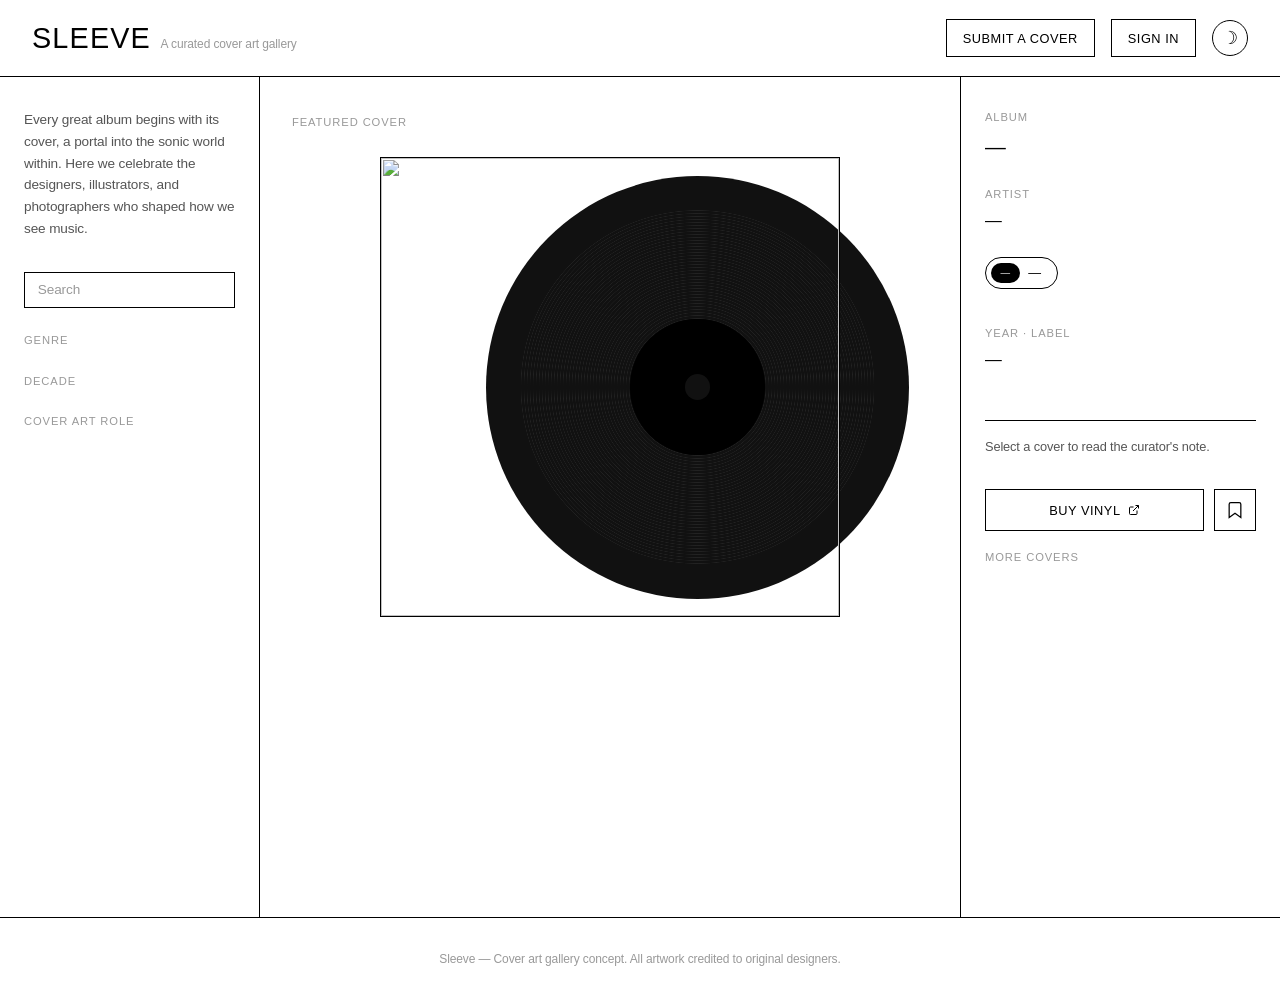
==== index.html @ b2073c63 "Initial commit — Sleeve cover art gallery Co-Authored-By: Claude Opus 4.6 (1M context) <noreply@anth" ====
<!DOCTYPE html>
<html lang="en" data-theme="light">
<head>
<meta charset="UTF-8">
<meta name="viewport" content="width=device-width, initial-scale=1.0">
<title>Sleeve — A Curated Cover Art Gallery</title>
<link rel="stylesheet" href="css/styles.css">
<link rel="stylesheet" href="css/auth.css">
</head>
<body>

<a href="#main-content" class="skip-link" data-i18n="skipToMain">Skip to main content</a>

<!-- HEADER -->
<header class="site-header">
  <a href="/" class="logo" style="text-decoration:none; color:inherit;">
    <h1>SLEEVE</h1>
    <span class="tagline" data-i18n="tagline">A curated cover art gallery</span>
  </a>
  <div class="header-actions">
    <button class="submit-cover-btn" id="openSubmitModal" aria-label="Submit a cover" data-i18n="submitCover">Submit a Cover</button>
    <button class="mobile-filter-btn sans" id="openFilters" aria-label="Open filters">
      <span data-i18n="filters">Filters</span> <span class="filter-badge" id="filterBadge"></span>
    </button>
    <!-- Auth buttons -->
    <button class="login-btn" id="loginBtn" data-i18n="signIn">Sign In</button>
    <div class="user-avatar-wrap" id="userAvatarWrap" style="display:none;">
      <button class="user-avatar-btn" id="userAvatar" aria-label="User menu">
        <img class="user-avatar-img" id="userAvatarImg" src="" alt="User">
      </button>
      <div class="user-menu" id="userMenu">
        <div class="user-menu-name" id="userDisplayName"></div>
        <a href="profile.html" class="user-menu-item">My Profile</a>
        <a href="curator.html" class="user-menu-item" id="curatorPanelLink" style="display:none;">Curator Panel</a>
        <button class="user-menu-item" id="signOutBtn">Sign Out</button>
      </div>
    </div>
    <button class="theme-toggle" id="themeToggle" aria-label="Toggle dark mode">
      <span id="themeIcon">&#9789;</span>
    </button>
    <button class="burger-btn" id="burgerBtn" aria-label="Menu">
      <span class="burger-line"></span>
      <span class="burger-line"></span>
      <span class="burger-line"></span>
    </button>
  </div>
</header>

<!-- MOBILE MENU -->
<div class="mobile-menu-overlay" id="mobileMenuOverlay">
  <div class="mobile-menu">
    <div class="mobile-menu-header">
      <span>Menu</span>
      <button class="close-mobile-menu" id="closeMobileMenu">&times;</button>
    </div>
    <button class="mobile-menu-item" id="mobileSubmitCover">Submit a Cover</button>
    <button class="mobile-menu-item" id="mobileFilters">Filters</button>
    <button class="mobile-menu-item" id="mobileThemeToggle">
      <span>Dark Mode</span>
      <span class="mobile-theme-icon" id="mobileThemeIcon">&#9789;</span>
    </button>
    <button class="mobile-menu-item" id="mobileSignIn">Sign In</button>
  </div>
</div>

<!-- AUTH MODAL -->
<div class="auth-overlay" id="authModal" role="dialog" aria-modal="true" aria-label="Sign in">
  <div class="auth-modal">
    <div class="auth-modal-header">
      <h2 data-i18n="signIn">Sign In</h2>
      <button class="close-auth-btn" id="closeAuthModal" aria-label="Close">&times;</button>
    </div>
    <div class="auth-modal-body">
      <p class="auth-subtitle" data-i18n="authSubtitle">Sign in to submit covers, save favorites, and connect with other collectors.</p>

      <div class="auth-email-form" id="emailLoginForm">
        <input type="email" class="submit-input auth-input" id="authEmail" placeholder="Email">
        <input type="password" class="submit-input auth-input" id="authPassword" placeholder="Password">
        <div class="auth-error" id="authError"></div>
        <button class="auth-provider-btn email-btn" id="emailSignIn">Sign In</button>
      </div>

      <div class="auth-divider"><span>or</span></div>

      <button class="auth-provider-btn google-btn" id="googleSignIn">
        <svg width="18" height="18" viewBox="0 0 18 18"><path d="M17.64 9.2c0-.637-.057-1.251-.164-1.84H9v3.481h4.844a4.14 4.14 0 01-1.796 2.716v2.259h2.908c1.702-1.567 2.684-3.875 2.684-6.615z" fill="#4285F4"/><path d="M9 18c2.43 0 4.467-.806 5.956-2.18l-2.908-2.259c-.806.54-1.837.86-3.048.86-2.344 0-4.328-1.584-5.036-3.711H.957v2.332A8.997 8.997 0 009 18z" fill="#34A853"/><path d="M3.964 10.71A5.41 5.41 0 013.682 9c0-.593.102-1.17.282-1.71V4.958H.957A8.996 8.996 0 000 9c0 1.452.348 2.827.957 4.042l3.007-2.332z" fill="#FBBC05"/><path d="M9 3.58c1.321 0 2.508.454 3.44 1.345l2.582-2.58C13.463.891 11.426 0 9 0A8.997 8.997 0 00.957 4.958L3.964 7.29C4.672 5.163 6.656 3.58 9 3.58z" fill="#EA4335"/></svg>
        <span data-i18n="continueGoogle">Continue with Google</span>
      </button>
      <button class="auth-provider-btn spotify-btn" id="spotifySignIn">
        <svg width="18" height="18" viewBox="0 0 18 18"><path d="M9 0C4.029 0 0 4.029 0 9s4.029 9 9 9 9-4.029 9-9S13.971 0 9 0zm4.14 12.975a.562.562 0 01-.773.187c-2.118-1.294-4.785-1.587-7.929-.87a.563.563 0 01-.252-1.097c3.441-.785 6.394-.447 8.767.997a.562.562 0 01.187.783zm1.104-2.45a.703.703 0 01-.967.232c-2.424-1.49-6.12-1.922-8.988-1.051a.703.703 0 11-.408-1.346c3.276-.994 7.347-.513 10.13 1.198a.703.703 0 01.233.967zm.095-2.55C11.576 6.365 6.724 6.208 3.918 7.06a.844.844 0 11-.489-1.617c3.22-.975 8.569-.787 11.952 1.338a.844.844 0 01-.842 1.462z" fill="#1DB954"/></svg>
        <span data-i18n="continueSpotify">Continue with Spotify</span>
      </button>
    </div>
  </div>
</div>

<!-- FILTER OVERLAY (mobile/tablet) -->
<div class="filter-overlay" id="filterOverlay" role="dialog" aria-label="Filters">
  <div class="filter-overlay-header">
    <h2 data-i18n="filters">Filters</h2>
    <button class="close-filter-btn" id="closeFilters" aria-label="Close filters">&times;</button>
  </div>
  <div class="search-box">
    <input type="search" class="search-input" id="mobileSearchInput" placeholder="Search" aria-label="Search covers" data-i18n-placeholder="search">
    <button class="search-clear" id="mobileSearchClear" aria-label="Clear search">&times;</button>
  </div>
  <div class="active-filters" id="mobileActiveFilters"></div>
  <div class="filter-section">
    <span class="label" data-i18n="genre">Genre</span>
    <ul class="filter-list" id="mobileFilterList"></ul>
  </div>
  <div class="filter-section">
    <span class="label" data-i18n="decade">Decade</span>
    <ul class="filter-list" id="mobileDecadeFilterList"></ul>
  </div>
  <div class="filter-section">
    <span class="label" data-i18n="coverArtRole">Cover art role</span>
    <ul class="filter-list" id="mobileRoleFilterList"></ul>
  </div>
  <div class="filter-section">
    <span class="label">Language</span>
    <button class="lang-toggle mobile-lang-toggle" id="mobileLangToggle" aria-label="Toggle language">EN</button>
  </div>
</div>

<!-- SUBMIT MODAL -->
<div class="submit-overlay" id="submitOverlay" role="dialog" aria-modal="true" aria-label="Submit a cover">
  <div class="submit-modal">
    <div class="submit-modal-header">
      <h2 data-i18n="submitTitle">Submit a Cover</h2>
      <button class="close-submit-btn" id="closeSubmitModal" aria-label="Close">&times;</button>
    </div>
    <div class="submit-modal-body">
      <div class="form-group">
        <span class="label" data-i18n="spotifyUrlLabel">Spotify Album URL or ID</span>
        <div class="spotify-input-row">
          <input type="text" class="submit-input" id="spotifyUrlInput" placeholder="https://open.spotify.com/album/... or album ID">
          <button class="fetch-btn" id="fetchSpotifyBtn" data-i18n="fetch">Fetch</button>
        </div>
        <div class="spotify-status" id="spotifyStatus"></div>
      </div>

      <div class="form-group" id="autoFilledSection" style="display:none;">
        <div class="autofill-preview">
          <img id="previewThumb" src="" alt="Album artwork preview">
          <div class="preview-info">
            <div class="meta-value" id="previewTitle"></div>
            <div class="meta-value sub" id="previewSubtitle"></div>
          </div>
        </div>
      </div>

      <div class="form-group">
        <label class="label" for="musicianInput" data-i18n="musicianLabel">Musician / Band</label>
        <input type="text" class="submit-input" id="musicianInput" placeholder="e.g. Pink Floyd">
      </div>

      <div class="form-group">
        <span class="label" data-i18n="contributors">Contributors</span>
        <div id="contributorsList"></div>
        <button type="button" class="add-contributor-btn" id="addContributorBtn" data-i18n="addContributor">+ Add contributor</button>
      </div>

      <div class="form-row">
        <div class="form-group form-group-half">
          <label class="label" for="yearInput" data-i18n="year">Year</label>
          <input type="number" class="submit-input" id="yearInput" placeholder="e.g. 1973" min="1900" max="2030">
        </div>
        <div class="form-group form-group-half">
          <label class="label" for="labelInput" data-i18n="label">Label</label>
          <input type="text" class="submit-input" id="labelInput" placeholder="e.g. Harvest">
        </div>
      </div>

      <div class="form-group">
        <label class="label" data-i18n="genres">Genre(s)</label>
        <div class="genre-picker" id="genrePicker"></div>
      </div>

      <div class="form-group">
        <label class="label" for="curatorNoteInput" data-i18n="curatorNoteLabel">Curator Note (optional)</label>
        <textarea class="submit-input submit-textarea" id="curatorNoteInput" placeholder="Why does this cover deserve a spot in the gallery?" rows="3" data-i18n-placeholder="curatorNotePlaceholder"></textarea>
      </div>

      <div class="submit-errors" id="submitErrors"></div>

      <button class="submit-action-btn" id="submitToGithub" data-i18n="uploadCover">Upload Cover</button>
      <p class="submit-hint" data-i18n="submitHint">Your submission will be reviewed by our curators.</p>
      <div class="submit-success" id="submitSuccess">
        <p data-i18n="submitSuccess">Cover submitted successfully!</p>
        <p class="submit-hint" data-i18n="submitSuccessHint">Our curators will review your submission and add it to the gallery if approved. Thank you for contributing!</p>
      </div>
    </div>
  </div>
</div>

<!-- FLAG MODAL -->
<div class="submit-overlay" id="flagOverlay" role="dialog" aria-modal="true" aria-label="Flag a mistake">
  <div class="submit-modal">
    <div class="submit-modal-header">
      <h2>Flag a Mistake</h2>
      <button class="close-submit-btn" id="closeFlagModal" aria-label="Close">&times;</button>
    </div>
    <div class="submit-modal-body">
      <div class="form-group">
        <div class="flag-cover-info" id="flagCoverInfo"></div>
      </div>
      <div class="form-group">
        <label class="label" for="flagTypeSelect">Type of issue</label>
        <select class="submit-input" id="flagTypeSelect">
          <option value="">Select an issue...</option>
          <option value="Wrong artist">Wrong artist</option>
          <option value="Wrong cover artist">Wrong cover artist</option>
          <option value="Wrong year">Wrong year</option>
          <option value="Wrong label">Wrong label</option>
          <option value="Wrong genre">Wrong genre</option>
          <option value="Other">Other</option>
        </select>
      </div>
      <div class="form-group">
        <label class="label" for="flagDescription">Description</label>
        <textarea class="submit-input submit-textarea" id="flagDescription" placeholder="Describe the issue..." rows="3"></textarea>
      </div>
      <div class="submit-errors" id="flagErrors"></div>
      <button class="submit-action-btn" id="submitFlagBtn">Submit Flag</button>
      <div class="submit-success" id="flagSuccess">
        <p>Flag submitted successfully!</p>
        <p class="submit-hint">Thank you for helping us keep the gallery accurate. Our curators will review your flag shortly.</p>
      </div>
    </div>
  </div>
</div>

<!-- MAIN -->
<main class="main-layout" id="main-content">

  <!-- LEFT COLUMN -->
  <aside class="left-col" aria-label="Filters and introduction">
    <p class="intro-text" data-i18n="introText">
      Every great album begins with its cover, a portal into the sonic world within.
      Here we celebrate the designers, illustrators, and photographers who shaped
      how we see music.
    </p>

    <div class="search-box">
      <input type="search" class="search-input" id="searchInput" placeholder="Search" aria-label="Search covers" data-i18n-placeholder="search">
      <button class="search-clear" id="searchClear" aria-label="Clear search">&times;</button>
    </div>

    <div class="active-filters" id="activeFilters"></div>

    <nav class="filter-section" aria-label="Genre filters">
      <span class="label" data-i18n="genre">Genre</span>
      <ul class="filter-list" id="filterList"></ul>
    </nav>

    <nav class="filter-section" aria-label="Decade filters">
      <span class="label" data-i18n="decade">Decade</span>
      <ul class="filter-list" id="decadeFilterList"></ul>
    </nav>

    <nav class="filter-section" aria-label="Role filters">
      <span class="label" data-i18n="coverArtRole">Cover art role</span>
      <ul class="filter-list" id="roleFilterList"></ul>
    </nav>
  </aside>

  <!-- CENTER COLUMN -->
  <section class="center-col" aria-label="Cover artwork gallery">
    <div class="section-label">
      <span class="label" data-i18n="featuredCover">Featured cover</span>
    </div>

    <div class="featured-viewer" role="img" aria-label="Featured album cover viewer">
      <div class="vinyl-disc" id="vinylDisc" aria-hidden="true">
        <div class="spindle"></div>
      </div>
      <div class="sleeve" id="sleeve">
        <img id="featuredImg" src="" alt="" loading="eager" data-cover-id="">
      </div>
    </div>
    <p class="swipe-hint sans" data-i18n="swipeHint">Swipe left/right to browse</p>

    <!-- Cover grids by genre -->
    <div id="coverGrids"></div>
  </section>

  <!-- RIGHT COLUMN -->
  <aside class="right-col" aria-label="Album metadata">
    <div class="meta-block">
      <span class="label" data-i18n="album">Album</span>
      <div class="meta-value large" id="metaTitle">&mdash;</div>
    </div>
    <div class="meta-block">
      <span class="label" data-i18n="artist">Artist</span>
      <div class="meta-value" id="metaMusician">&mdash;</div>
    </div>
    <div class="credit-badges" id="creditBadges">
      <div class="credit-badge">
        <span class="role-tag">&mdash;</span>
        <span>&mdash;</span>
      </div>
    </div>
    <div class="meta-block">
      <span class="label" data-i18n="yearLabel">Year · Label</span>
      <div class="meta-value mono" id="metaYearLabel">&mdash;</div>
    </div>
    <div class="tag-list" id="metaTags"></div>
    <div class="curator-note" id="curatorNote">
      Select a cover to read the curator's note.
    </div>
    <div class="cover-actions-row">
      <a class="buy-vinyl-btn" id="buyVinylBtn" href="#" target="_blank" rel="noopener noreferrer"><span data-i18n="buyVinyl">Buy Vinyl</span> <svg width="12" height="12" viewBox="0 0 24 24" fill="none" stroke="currentColor" stroke-width="2" style="vertical-align:-1px;margin-left:4px;"><path d="M18 13v6a2 2 0 01-2 2H5a2 2 0 01-2-2V8a2 2 0 012-2h6"/><polyline points="15 3 21 3 21 9"/><line x1="10" y1="14" x2="21" y2="3"/></svg></a>
      <button class="save-icon-btn" id="saveCoverBtn" aria-label="Save to collection">
        <svg class="save-icon-empty" width="20" height="20" viewBox="0 0 24 24" fill="none" stroke="currentColor" stroke-width="1.5"><path d="M19 21l-7-5-7 5V5a2 2 0 012-2h10a2 2 0 012 2z"/></svg>
        <svg class="save-icon-filled" width="20" height="20" viewBox="0 0 24 24" fill="currentColor" stroke="currentColor" stroke-width="1.5"><path d="M19 21l-7-5-7 5V5a2 2 0 012-2h10a2 2 0 012 2z"/></svg>
      </button>
    </div>
    <button class="flag-mistake-btn" id="flagMistakeBtn" style="display:none;">Flag a mistake</button>
    <div class="spotify-embed" id="spotifyEmbed"></div>
    <div>
      <span class="label thumb-list-title" data-i18n="moreCoversThumbs">More covers</span>
      <div class="thumb-list" id="thumbList"></div>
    </div>
  </aside>
</main>

<footer class="site-footer" data-i18n="footer">
  Sleeve — Cover art gallery concept. All artwork credited to original designers.
</footer>

<!-- Gallery App (ES Module) -->
<script type="module" src="js/gallery.js"></script>

</body>
</html>
---- css/styles.css ----
/* ========== RESET & BASE ========== */
*, *::before, *::after { box-sizing: border-box; margin: 0; padding: 0; }

:root {
  /* Light theme — Venta d'Aubert inspired */
  --bg: #ffffff;
  --bg-alt: #f5f5f5;
  --surface: #ffffff;
  --surface-hover: #fafafa;
  --text: #000000;
  --text-muted: #555555;
  --text-faint: #999999;
  --accent: #000000;
  --accent-hover: #333333;
  --border: #000000;
  --shadow: rgba(0,0,0,0);
  --shadow-strong: rgba(0,0,0,0.06);
  --vinyl: #111;
  --vinyl-groove: #222;
  --vinyl-label: #000000;
  --grain-opacity: 0;
  --overlay-bg: rgba(255,255,255,0.97);
}

[data-theme="dark"] {
  --bg: #0a0a0a;
  --bg-alt: #151515;
  --surface: #111111;
  --surface-hover: #1a1a1a;
  --text: #e8e8e8;
  --text-muted: #999999;
  --text-faint: #666666;
  --accent: #ffffff;
  --accent-hover: #cccccc;
  --border: #e8e8e8;
  --shadow: rgba(0,0,0,0);
  --shadow-strong: rgba(255,255,255,0.04);
  --vinyl: #2a2a2a;
  --vinyl-groove: #3a3a3a;
  --vinyl-label: #e8e8e8;
  --grain-opacity: 0;
  --overlay-bg: rgba(10,10,10,0.97);
}

html { scroll-behavior: smooth; overflow-x: hidden; }

body {
  font-family: 'Helvetica Neue', Helvetica, Arial, sans-serif;
  background: var(--bg);
  color: var(--text);
  line-height: 1.5;
  min-height: 100vh;
  padding-top: 0;
  transition: background 0.4s, color 0.4s;
  -webkit-font-smoothing: antialiased;
}

/* Grain texture overlay */
body::before {
  content: '';
  position: fixed;
  inset: 0;
  pointer-events: none;
  z-index: 9999;
  opacity: var(--grain-opacity);
  background-image: url("data:image/svg+xml,%3Csvg viewBox='0 0 256 256' xmlns='http://www.w3.org/2000/svg'%3E%3Cfilter id='noise'%3E%3CfeTurbulence type='fractalNoise' baseFrequency='0.9' numOctaves='4' stitchTiles='stitch'/%3E%3C/filter%3E%3Crect width='100%25' height='100%25' filter='url(%23noise)'/%3E%3C/svg%3E");
  background-size: 200px;
}

/* ========== TYPOGRAPHY ========== */
h1, h2, h3, h4 { font-weight: 400; letter-spacing: -0.01em; }
h1 { font-size: clamp(1.4rem, 2.5vw, 1.8rem); }
h2 { font-size: clamp(1rem, 1.8vw, 1.2rem); }
h3 { font-size: 0.95rem; }

.sans {
  font-family: 'Helvetica Neue', Helvetica, Arial, sans-serif;
  letter-spacing: -0.01em;
}

.mono {
  font-family: 'Helvetica Neue', Helvetica, Arial, sans-serif;
  font-size: 0.8rem;
  letter-spacing: -0.01em;
}

.label {
  font-family: 'Helvetica Neue', Helvetica, Arial, sans-serif;
  font-size: 0.7rem;
  font-weight: 400;
  text-transform: uppercase;
  letter-spacing: 0.08em;
  color: var(--text-faint);
}

/* ========== HEADER ========== */
.site-header {
  display: flex;
  align-items: center;
  justify-content: space-between;
  padding: 1.2rem 2rem;
  border-bottom: 1px solid var(--border);
  background: var(--bg);
  position: sticky;
  top: 0;
  z-index: 100;
  backdrop-filter: blur(8px);
}

.logo {
  display: flex;
  align-items: baseline;
  gap: 0.6rem;
}

.logo h1 { line-height: 1; font-weight: 400; letter-spacing: 0.04em; }
.logo .tagline {
  font-size: 0.75rem;
  color: var(--text-faint);
  font-style: normal;
  letter-spacing: -0.01em;
}

.header-actions {
  display: flex;
  align-items: center;
  gap: 1rem;
}

/* Theme toggle */
.theme-toggle {
  background: none;
  border: 1px solid var(--border);
  border-radius: 9999px;
  width: 36px;
  height: 36px;
  cursor: pointer;
  display: flex;
  align-items: center;
  justify-content: center;
  color: var(--text);
  font-size: 1.1rem;
  transition: background 0.2s, color 0.2s;
}
.theme-toggle:hover { background: var(--text); color: var(--bg); }

/* Mobile filter button */
.mobile-filter-btn {
  display: none;
  background: var(--surface);
  border: 1px solid var(--border);
  border-radius: 9999px;
  padding: 0.65rem 1rem;
  cursor: pointer;
  color: var(--text);
  font-family: inherit;
  font-size: 0.8rem;
  letter-spacing: 0.04em;
  text-transform: uppercase;
  position: relative;
  transition: background 0.2s, color 0.2s;
}
.mobile-filter-btn:hover { background: var(--text); color: var(--bg); }
.filter-badge {
  position: absolute;
  top: -6px;
  right: -6px;
  background: var(--accent);
  color: #fff;
  font-size: 0.6rem;
  font-weight: 700;
  width: 18px;
  height: 18px;
  border-radius: 50%;
  display: flex;
  align-items: center;
  justify-content: center;
}
.filter-badge:empty { display: none; }

/* ========== MAIN LAYOUT ========== */
.main-layout {
  display: grid;
  grid-template-columns: 260px 1fr 320px;
  gap: 0;
  min-height: calc(100vh - 60px);
}

/* ========== LEFT COLUMN ========== */
.left-col {
  border-right: 1px solid var(--border);
  padding: 2rem 1.5rem;
  position: sticky;
  top: 60px;
  height: calc(100vh - 60px);
  overflow-y: auto;
}

.intro-text {
  font-size: 0.85rem;
  color: var(--text-muted);
  margin-bottom: 2rem;
  line-height: 1.6;
  font-style: normal;
  letter-spacing: -0.01em;
}

/* Search input */
.search-box {
  position: relative;
  margin-bottom: 1.5rem;
}
.search-input {
  width: 100%;
  padding: 0.6rem 0.8rem;
  border: 1px solid var(--border);
  border-radius: 0;
  background: var(--surface);
  color: var(--text);
  font-family: 'Helvetica Neue', Helvetica, Arial, sans-serif;
  font-size: 0.85rem;
  letter-spacing: -0.01em;
  outline: none;
  transition: border-color 0.2s;
}
.search-input::placeholder { color: var(--text-faint); }
.search-input:focus { border-color: var(--accent); }
.search-icon {
  position: absolute;
  left: 0.7rem;
  top: 50%;
  transform: translateY(-50%);
  font-size: 0.85rem;
  color: var(--text-faint);
  pointer-events: none;
}
.search-clear {
  position: absolute;
  right: 0.5rem;
  top: 50%;
  transform: translateY(-50%);
  background: none;
  border: none;
  color: var(--text-faint);
  cursor: pointer;
  font-size: 1rem;
  padding: 0.2rem;
  display: none;
}
.search-clear.visible { display: block; }
.search-clear:hover { color: var(--text); }

/* Active filters bar */
.active-filters {
  display: flex;
  flex-wrap: wrap;
  gap: 0.4rem;
  margin-bottom: 1rem;
}
.active-filters:empty { display: none; }
.active-chip {
  display: inline-flex;
  align-items: center;
  gap: 0.3rem;
  background: var(--text);
  color: var(--bg);
  font-family: 'Helvetica Neue', Helvetica, Arial, sans-serif;
  font-size: 0.7rem;
  font-weight: 400;
  padding: 0.3rem 0.7rem;
  border-radius: 9999px;
  border: none;
  cursor: pointer;
  transition: opacity 0.2s;
  letter-spacing: -0.01em;
}
.active-chip:hover { opacity: 0.7; }
.active-chip .chip-x { font-size: 0.8rem; margin-left: 0.1rem; }
.clear-all-btn {
  background: none;
  border: 1px solid var(--border);
  color: var(--text-muted);
  font-family: 'Helvetica Neue', Helvetica, Arial, sans-serif;
  font-size: 0.7rem;
  padding: 0.3rem 0.7rem;
  border-radius: 9999px;
  cursor: pointer;
  transition: background 0.2s, color 0.2s;
}
.clear-all-btn:hover { background: var(--text); color: var(--bg); }

/* No results */
.no-results {
  text-align: center;
  padding: 3rem 1rem;
  color: var(--text-faint);
  font-style: italic;
}
.no-results .no-results-icon { font-size: 2rem; margin-bottom: 0.5rem; }

.filter-section { margin-bottom: 1.5rem; }
.filter-section .label { margin-bottom: 0.8rem; display: block; }

.filter-list { list-style: none; }
.filter-list li { margin-bottom: 0.15rem; }

.filter-btn {
  width: 100%;
  text-align: left;
  background: none;
  border: none;
  padding: 0.5rem 0.8rem;
  border-radius: 0;
  cursor: pointer;
  color: var(--text);
  font-family: 'Helvetica Neue', Helvetica, Arial, sans-serif;
  font-size: 0.85rem;
  letter-spacing: -0.01em;
  transition: background 0.15s, color 0.15s;
  display: flex;
  justify-content: space-between;
  align-items: center;
  border-bottom: 1px solid transparent;
}

.filter-btn:hover { background: var(--bg-alt); }
.filter-btn:focus-visible {
  outline: 2px solid var(--text);
  outline-offset: -2px;
}
.filter-btn.active {
  background: var(--text);
  color: var(--bg);
}
.filter-btn .count {
  font-size: 0.75rem;
  opacity: 0.5;
}

/* ========== CENTER COLUMN ========== */
.center-col {
  padding: 2rem;
  display: flex;
  flex-direction: column;
  align-items: center;
}

.section-label {
  align-self: flex-start;
  margin-bottom: 1.5rem;
}

/* Featured Viewer */
.featured-viewer {
  position: relative;
  width: 100%;
  max-width: 460px;
  aspect-ratio: 1;
  margin-bottom: 2rem;
}

.vinyl-disc {
  position: absolute;
  width: 92%;
  height: 92%;
  top: 4%;
  right: -15%;
  border-radius: 50%;
  background: var(--vinyl);
  z-index: 1;
  transition: transform 0.6s cubic-bezier(0.34, 1.56, 0.64, 1);
  box-shadow: none;
}

/* Vinyl grooves */
.vinyl-disc::before {
  content: '';
  position: absolute;
  inset: 8%;
  border-radius: 50%;
  background: repeating-radial-gradient(
    circle at center,
    transparent 0px,
    transparent 2px,
    var(--vinyl-groove) 2.5px,
    transparent 3px
  );
}

/* Vinyl label */
.vinyl-disc::after {
  content: '';
  position: absolute;
  width: 32%;
  height: 32%;
  top: 34%;
  left: 34%;
  border-radius: 50%;
  background: var(--vinyl-label);
  box-shadow: inset 0 0 10px rgba(0,0,0,0.3);
}

.vinyl-disc .spindle {
  position: absolute;
  width: 6%;
  height: 6%;
  top: 47%;
  left: 47%;
  border-radius: 50%;
  background: var(--vinyl);
  z-index: 2;
}

/* Vinyl animation states */
.vinyl-disc.slide-out {
  transform: translateX(30%) rotate(0deg);
}
.vinyl-disc.spinning {
  transform: translateX(30%) rotate(360deg);
}
.vinyl-disc.slide-in {
  transform: translateX(0%) rotate(360deg);
}

/* Reduced motion */
@media (prefers-reduced-motion: reduce) {
  .vinyl-disc { transition: opacity 0.3s ease !important; }
  .vinyl-disc.slide-out,
  .vinyl-disc.spinning { opacity: 0.7; transform: none !important; }
  .vinyl-disc.slide-in { opacity: 1; transform: none !important; }
}

.sleeve {
  position: absolute;
  inset: 0;
  z-index: 2;
  border-radius: 0;
  overflow: hidden;
  box-shadow: none;
  cursor: pointer;
  border: 1px solid var(--border);
}

.sleeve img {
  width: 100%;
  height: 100%;
  object-fit: cover;
  display: block;
  transition: opacity 0.4s ease;
}

.sleeve img.loading { opacity: 0; }

/* Cover grid */
.cover-grid-section {
  width: 100%;
  margin-bottom: 2.5rem;
}

.cover-grid-section h2 {
  margin-bottom: 1rem;
  padding-bottom: 0.5rem;
  border-bottom: 1px solid var(--border);
  font-weight: 400;
  letter-spacing: -0.01em;
}

.cover-grid {
  display: grid;
  grid-template-columns: repeat(auto-fill, minmax(120px, 1fr));
  gap: 1rem;
}

.grid-card {
  border: none;
  background: none;
  cursor: pointer;
  padding: 0;
  text-align: left;
  border-radius: 0;
  overflow: hidden;
  transition: opacity 0.2s;
}
.grid-card:hover {
  opacity: 0.75;
}
.grid-card:focus-visible {
  outline: 2px solid var(--text);
  outline-offset: 2px;
}

.grid-card img {
  width: 100%;
  aspect-ratio: 1;
  object-fit: cover;
  display: block;
  border-radius: 0;
  background: var(--bg-alt);
}

/* Shimmer loading effect */
@keyframes shimmer {
  0% { background-position: -200% 0; }
  100% { background-position: 200% 0; }
}
.img-loading {
  background: linear-gradient(90deg, var(--bg-alt) 25%, var(--surface) 50%, var(--bg-alt) 75%) !important;
  background-size: 200% 100% !important;
  animation: shimmer 1.5s infinite;
}

.grid-card .grid-card-title {
  font-family: 'Helvetica Neue', Helvetica, Arial, sans-serif;
  font-size: 0.72rem;
  margin-top: 0.4rem;
  color: var(--text);
  white-space: nowrap;
  overflow: hidden;
  text-overflow: ellipsis;
  letter-spacing: normal;
  text-transform: uppercase;
}

.grid-card .grid-card-artist {
  font-size: 0.7rem;
  color: var(--text-muted);
}

/* ========== RIGHT COLUMN ========== */
.right-col {
  border-left: 1px solid var(--border);
  padding: 2rem 1.5rem;
  position: sticky;
  top: 60px;
  height: calc(100vh - 60px);
  overflow-y: auto;
}

.meta-block { margin-bottom: 1.5rem; }
.meta-block .label { display: block; margin-bottom: 0.3rem; }
.meta-value {
  font-size: 1.05rem;
  color: var(--text);
}
.meta-value.large {
  font-size: 1.3rem;
  font-weight: 400;
  text-transform: uppercase;
  letter-spacing: -0.01em;
  margin-bottom: 0.3rem;
}

.curator-note {
  font-style: normal;
  color: var(--text-muted);
  font-size: 0.8rem;
  line-height: 1.6;
  padding: 1rem 0;
  border-left: none;
  border-top: 1px solid var(--border);
  border-bottom: none;
  background: transparent;
  border-radius: 0;
  margin-bottom: 1rem;
  letter-spacing: -0.01em;
}

.spotify-embed {
  margin: 0 0 1.5rem;
  padding-top: 1rem;
  border-top: 1px solid var(--border);
  border-radius: 0;
  overflow: hidden;
  opacity: 0.85;
  transition: opacity 0.2s;
  filter: grayscale(0.3);
}
.spotify-embed:hover {
  opacity: 1;
  filter: grayscale(0);
}
.spotify-embed iframe {
  display: block;
  border: none;
  width: 100%;
  border-radius: 0;
}
.spotify-embed:empty {
  display: none;
  margin: 0;
  padding: 0;
  border: none;
}

.buy-vinyl-btn {
  display: block;
  text-align: center;
  padding: 0.65rem 1rem;
  border: 1px solid var(--border);
  border-radius: 0;
  background: transparent;
  color: var(--text);
  font-family: 'Helvetica Neue', Helvetica, Arial, sans-serif;
  font-size: 0.8rem;
  letter-spacing: 0.04em;
  text-transform: uppercase;
  text-decoration: none;
  margin-bottom: 1.5rem;
  transition: background 0.2s, color 0.2s;
  cursor: pointer;
}
.buy-vinyl-btn:hover {
  background: var(--text);
  color: var(--bg);
}

.credit-badges { display: flex; flex-wrap: wrap; gap: 0; margin-bottom: 0.75rem; }
.credit-badge {
  display: inline-flex;
  align-items: center;
  gap: 0.5rem;
  background: transparent;
  border: 1px solid var(--border);
  border-radius: 9999px;
  padding: 0.3rem 1rem 0.3rem 0.3rem;
  font-family: 'Helvetica Neue', Helvetica, Arial, sans-serif;
  font-size: 0.8rem;
  color: var(--text);
  margin-bottom: 1.5rem;
  letter-spacing: -0.01em;
}

.credit-badge .role-tag {
  background: var(--text);
  color: var(--bg);
  font-size: 0.6rem;
  padding: 0.2rem 0.6rem;
  border-radius: 9999px;
  text-transform: uppercase;
  letter-spacing: 0.06em;
  font-weight: 400;
}

.tag-list {
  display: flex;
  flex-wrap: wrap;
  gap: 0.4rem;
  margin-bottom: 1.5rem;
}
.tag {
  font-family: 'Helvetica Neue', Helvetica, Arial, sans-serif;
  font-size: 0.7rem;
  padding: 0.25rem 0.7rem;
  border: 1px solid var(--border);
  border-radius: 9999px;
  color: var(--text-muted);
  background: transparent;
  letter-spacing: -0.01em;
}

/* Thumbnails in right column */
.thumb-list-title { margin-bottom: 0.8rem; }

.thumb-list {
  display: grid;
  grid-template-columns: repeat(3, 1fr);
  gap: 0.5rem;
}

.thumb-btn {
  border: 1px solid transparent;
  background: none;
  padding: 0;
  cursor: pointer;
  border-radius: 0;
  overflow: hidden;
  transition: opacity 0.2s, border-color 0.2s;
}
.thumb-btn:hover { opacity: 0.75; }
.thumb-btn:focus-visible {
  outline: 2px solid var(--text);
  outline-offset: 1px;
}
.thumb-btn.active { border-color: var(--text); }
.thumb-btn img {
  width: 100%;
  aspect-ratio: 1;
  object-fit: cover;
  display: block;
  background: var(--bg-alt);
}

/* ========== MOBILE OVERLAY FILTERS ========== */
.filter-overlay {
  display: none;
  position: fixed;
  inset: 0;
  z-index: 200;
  background: var(--overlay-bg);
  padding: 2rem;
  overflow-y: auto;
}
.filter-overlay.open { display: block; }

.filter-overlay-header {
  display: flex;
  justify-content: space-between;
  align-items: center;
  margin-bottom: 1.5rem;
}

.close-filter-btn {
  background: none;
  border: none;
  font-size: 1.5rem;
  cursor: pointer;
  color: var(--text);
  padding: 0.5rem;
}

/* ========== PRE-MENU BAR ========== */
.pre-menu-bar {
  background: #000;
  padding: 0.5rem 1.5rem;
  display: flex;
  justify-content: flex-end;
  align-items: center;
  height: 36px;
  position: fixed;
  top: 0;
  left: 0;
  right: 0;
  z-index: 400;
}
[data-theme="dark"] .pre-menu-bar { background: #000; border-bottom: 1px solid #222; }

/* Google Translate overrides — strip default styling to match */
.goog-te-gadget { font-family: 'Helvetica Neue', Helvetica, Arial, sans-serif !important; font-size: 0 !important; color: transparent !important; }
.goog-te-gadget .goog-te-combo {
  background: transparent !important;
  border: 1px solid #555 !important;
  border-radius: 0 !important;
  color: #ccc !important;
  font-family: 'Helvetica Neue', Helvetica, Arial, sans-serif !important;
  font-size: 0.7rem !important;
  letter-spacing: 0.03em !important;
  padding: 0.25rem 0.5rem !important;
  outline: none !important;
  cursor: pointer;
  appearance: auto;
}
.goog-te-gadget .goog-te-combo:hover { border-color: #999 !important; }
.goog-te-gadget .goog-te-combo option { background: #111; color: #ccc; }
/* Simple widget style override */
.goog-te-gadget-simple {
  background: transparent !important;
  border: 1px solid #555 !important;
  padding: 0.25rem 0.6rem !important;
  font-size: 0.7rem !important;
  border-radius: 0 !important;
}
.goog-te-gadget-simple span { color: #ccc !important; font-family: 'Helvetica Neue', Helvetica, Arial, sans-serif !important; font-size: 0.7rem !important; }
.goog-te-gadget-simple img { display: none !important; }
.goog-te-gadget-simple .goog-te-menu-value span:first-child { display: none; }
.goog-te-gadget span { display: none !important; }
#google_translate_element span { display: none; }
.goog-te-gadget-simple .goog-te-menu-value { color: #ccc !important; }
/* Hide Google Translate top frame & banner */
body > .skiptranslate { display: none !important; height: 0 !important; overflow: hidden !important; }
body { top: 0 !important; position: static !important; min-height: auto !important; }
#google_translate_element .skiptranslate { display: block !important; }
#google_translate_element .goog-te-gadget { display: inline-block !important; }

/* ========== SUBMIT MODAL ========== */
.submit-overlay {
  display: none;
  position: fixed;
  inset: 0;
  z-index: 300;
  background: var(--overlay-bg);
  overflow-y: auto;
  padding: 2rem;
  justify-content: center;
  align-items: flex-start;
}
.submit-overlay.open { display: flex; }

.submit-modal {
  width: 100%;
  max-width: 520px;
  margin-top: 3rem;
  background: var(--surface);
  border: 1px solid var(--border);
}

.submit-modal-header {
  display: flex;
  justify-content: space-between;
  align-items: center;
  padding: 1.2rem 1.5rem;
  border-bottom: 1px solid var(--border);
}
.submit-modal-header h2 {
  font-family: 'Helvetica Neue', Helvetica, Arial, sans-serif;
  font-size: 0.85rem;
  font-weight: 400;
  letter-spacing: 0.04em;
  text-transform: uppercase;
}
.close-submit-btn {
  background: none;
  border: none;
  font-size: 1.5rem;
  cursor: pointer;
  color: var(--text);
  padding: 0.5rem;
}

.submit-modal-body { padding: 1.5rem; }

.form-group { margin-bottom: 1.2rem; }
.form-group .label { display: block; margin-bottom: 0.4rem; }

.submit-input {
  width: 100%;
  padding: 0.6rem 0.8rem;
  border: 1px solid var(--border);
  border-radius: 0;
  background: var(--surface);
  color: var(--text);
  font-family: 'Helvetica Neue', Helvetica, Arial, sans-serif;
  font-size: 0.85rem;
  letter-spacing: -0.01em;
  outline: none;
  transition: border-color 0.2s;
}
.submit-input::placeholder { color: var(--text-faint); }
.submit-input:focus { border-color: var(--accent); }
select.submit-input { appearance: none; cursor: pointer; }

.spotify-input-row { display: flex; gap: 0.5rem; }
.spotify-input-row .submit-input { flex: 1; }
.fetch-btn {
  background: var(--text);
  color: var(--bg);
  border: 1px solid var(--border);
  padding: 0.6rem 1.2rem;
  font-family: 'Helvetica Neue', Helvetica, Arial, sans-serif;
  font-size: 0.8rem;
  text-transform: uppercase;
  letter-spacing: 0.04em;
  cursor: pointer;
  white-space: nowrap;
  transition: opacity 0.2s;
}
.fetch-btn:hover { opacity: 0.8; }
.fetch-btn:disabled { opacity: 0.4; cursor: not-allowed; }

.autofill-preview {
  display: flex;
  gap: 1rem;
  align-items: center;
  padding: 1rem;
  border: 1px solid var(--border);
}
.autofill-preview img { width: 80px; height: 80px; object-fit: cover; }
.autofill-preview .preview-info .meta-value { font-size: 0.9rem; }
.autofill-preview .preview-info .meta-value.sub { font-size: 0.78rem; color: var(--text-muted); margin-top: 0.25rem; }

.form-row { display: flex; gap: 1rem; }
.form-group-half { flex: 1; }

.submit-textarea { resize: vertical; min-height: 60px; }

.contributor-row {
  display: flex;
  gap: 0.5rem;
  margin-bottom: 0.5rem;
  align-items: center;
}
.contributor-row .submit-input { flex: 1; }
.contributor-row select.submit-input { flex: 0 0 140px; }
.remove-contributor-btn {
  background: none;
  border: 1px solid var(--border);
  color: var(--text);
  font-size: 1rem;
  width: 32px;
  height: 32px;
  cursor: pointer;
  display: flex;
  align-items: center;
  justify-content: center;
  flex-shrink: 0;
  transition: background 0.2s, color 0.2s;
}
.remove-contributor-btn:hover { background: var(--text); color: var(--bg); }

.add-contributor-btn {
  background: transparent;
  border: 1px dashed var(--border);
  color: var(--text-muted);
  font-family: 'Helvetica Neue', Helvetica, Arial, sans-serif;
  font-size: 0.78rem;
  letter-spacing: 0.02em;
  padding: 0.5rem;
  width: 100%;
  cursor: pointer;
  transition: border-color 0.2s, color 0.2s;
}
.add-contributor-btn:hover { border-color: var(--text); color: var(--text); }

.submit-success {
  display: none;
  text-align: center;
  padding: 2.5rem 1.5rem;
}
.submit-success.show { display: block; }
.submit-success p {
  font-family: 'Helvetica Neue', Helvetica, Arial, sans-serif;
  font-size: 0.9rem;
  letter-spacing: -0.01em;
  margin-bottom: 0.25rem;
}

.submit-action-btn {
  display: block;
  width: 100%;
  text-align: center;
  padding: 0.75rem 1rem;
  border: 1px solid var(--border);
  border-radius: 0;
  background: var(--text);
  color: var(--bg);
  font-family: 'Helvetica Neue', Helvetica, Arial, sans-serif;
  font-size: 0.8rem;
  letter-spacing: 0.04em;
  text-transform: uppercase;
  cursor: pointer;
  margin-top: 1rem;
  transition: opacity 0.2s;
}
.submit-action-btn:hover { opacity: 0.85; }
.submit-action-btn:disabled { opacity: 0.4; cursor: not-allowed; }

.submit-hint {
  font-size: 0.7rem;
  color: var(--text-faint);
  font-family: 'Helvetica Neue', Helvetica, Arial, sans-serif;
  text-align: center;
  margin-top: 0.5rem;
}

.submit-errors {
  color: #c44;
  font-size: 0.78rem;
  font-family: 'Helvetica Neue', Helvetica, Arial, sans-serif;
  margin-bottom: 0.5rem;
}
.submit-errors:empty { display: none; }

.spotify-status {
  font-size: 0.75rem;
  font-family: 'Helvetica Neue', Helvetica, Arial, sans-serif;
  color: var(--text-faint);
  margin-top: 0.3rem;
}
.spotify-status.error { color: #c44; }
.spotify-status.success { color: var(--text-muted); }

.submit-cover-btn {
  background: transparent;
  border: 1px solid var(--border);
  padding: 0.65rem 1rem;
  cursor: pointer;
  font-family: 'Helvetica Neue', Helvetica, Arial, sans-serif;
  font-size: 0.8rem;
  letter-spacing: 0.04em;
  text-transform: uppercase;
  color: var(--text);
  text-decoration: none;
  transition: background 0.2s, color 0.2s;
}
.submit-cover-btn:hover { background: var(--text); color: var(--bg); }

/* ========== BURGER MENU ========== */
.burger-btn {
  display: none;
  background: none;
  border: 1px solid var(--border);
  border-radius: 9999px;
  width: 36px;
  height: 36px;
  cursor: pointer;
  flex-direction: column;
  align-items: center;
  justify-content: center;
  gap: 4px;
  padding: 0;
}
.burger-line {
  display: block;
  width: 16px;
  height: 1.5px;
  background: var(--text);
  transition: transform 0.2s, opacity 0.2s;
}

.mobile-menu-overlay {
  display: none;
  position: fixed;
  inset: 0;
  z-index: 500;
  background: rgba(0,0,0,0.4);
}
.mobile-menu-overlay.open { display: block; }

.mobile-menu {
  position: absolute;
  top: 0;
  right: 0;
  bottom: 0;
  width: 280px;
  max-width: 80vw;
  background: var(--surface);
  border-left: 1px solid var(--border);
  display: flex;
  flex-direction: column;
  animation: slideInRight 0.2s ease;
}
@keyframes slideInRight {
  from { transform: translateX(100%); }
  to { transform: translateX(0); }
}

.mobile-menu-header {
  display: flex;
  justify-content: space-between;
  align-items: center;
  padding: 1.2rem 1.5rem;
  border-bottom: 1px solid var(--border);
  font-family: 'Helvetica Neue', Helvetica, Arial, sans-serif;
  font-size: 0.8rem;
  text-transform: uppercase;
  letter-spacing: 0.08em;
}
.close-mobile-menu {
  background: none;
  border: none;
  font-size: 1.4rem;
  cursor: pointer;
  color: var(--text);
  padding: 0;
  line-height: 1;
}

.mobile-menu-item {
  display: flex;
  align-items: center;
  justify-content: space-between;
  width: 100%;
  padding: 1rem 1.5rem;
  background: none;
  border: none;
  border-bottom: 1px solid var(--border);
  color: var(--text);
  font-family: 'Helvetica Neue', Helvetica, Arial, sans-serif;
  font-size: 0.85rem;
  text-align: left;
  cursor: pointer;
  transition: background 0.15s;
}
.mobile-menu-item:hover { background: var(--bg-alt); }

.mobile-theme-icon {
  font-size: 1.1rem;
}

/* ========== RESPONSIVE ========== */

/* Tablet */
@media (max-width: 1024px) {
  .main-layout {
    grid-template-columns: 1fr 300px;
  }
  .left-col {
    display: none;
  }
  .mobile-filter-btn { display: inline-flex; }
  .center-col { padding: 1.5rem; }
  .featured-viewer { max-width: 380px; }
}

/* Mobile */
@media (max-width: 680px) {
  .main-layout {
    grid-template-columns: 1fr;
    /* Flatten into a single flow so we can reorder */
    display: flex;
    flex-direction: column;
  }
  .left-col { display: none; }
  .center-col {
    padding: 1rem;
    display: contents; /* Let children participate in parent flex */
  }
  .center-col .section-label { order: 1; padding: 0 1.5rem; }
  .center-col .featured-viewer { order: 2; margin: 0; margin-left: 1.5rem; }
  .center-col .swipe-hint { order: 3; padding: 0 1.5rem; margin-bottom: 1.5rem; }
  .right-col {
    order: 4;
    position: static;
    height: auto;
    border-left: none;
    border-top: 1px solid var(--border);
    padding: 1.2rem 1.5rem;
  }
  .meta-block { margin-bottom: 0.8rem; }
  .credit-badges { margin-bottom: 0.5rem; }
  #coverGrids { order: 5; padding: 0 1.5rem; }
  .featured-viewer { max-width: 260px; }
  .site-header { padding: 1rem; }

  /* Prevent horizontal overflow */
  .main-layout { overflow-x: hidden; }
  .logo .tagline { display: none; }
  .cover-grid {
    grid-template-columns: repeat(auto-fill, minmax(100px, 1fr));
    gap: 0.75rem;
  }

  /* Swipe hint */
  .swipe-hint {
    display: block !important;
    text-align: center;
    font-size: 0.75rem;
    color: var(--text-faint);
    font-family: 'Helvetica Neue', Helvetica, Arial, sans-serif;
    margin-top: 0.5rem;
  }

  /* Hide desktop header actions, show burger */
  .submit-cover-btn,
  .mobile-filter-btn,
  .theme-toggle,
  .login-btn { display: none !important; }
  .burger-btn { display: flex; }

  /* Hide More Covers section */
  .thumb-list-title,
  .thumb-list { display: none !important; }

  /* Submit modal mobile */
  .submit-overlay { padding: 0; }
  .submit-modal { margin-top: 0; max-width: 100%; min-height: 100vh; }
  .form-row { flex-direction: column; gap: 0; }
}

.swipe-hint { display: none; }

/* ========== FOOTER ========== */
.site-footer {
  text-align: center;
  padding: 2rem;
  border-top: 1px solid var(--border);
  font-size: 0.75rem;
  color: var(--text-faint);
  font-family: 'Helvetica Neue', Helvetica, Arial, sans-serif;
  letter-spacing: -0.01em;
}

/* ========== SCROLLBAR ========== */
::-webkit-scrollbar { width: 5px; }
::-webkit-scrollbar-track { background: transparent; }
::-webkit-scrollbar-thumb { background: #ccc; border-radius: 3px; }
::-webkit-scrollbar-thumb:hover { background: #aaa; }
[data-theme="dark"] ::-webkit-scrollbar-thumb { background: #333; }
[data-theme="dark"] ::-webkit-scrollbar-thumb:hover { background: #555; }

/* Skip link */
.skip-link {
  position: absolute;
  top: -100%;
  left: 1rem;
  background: var(--text);
  color: var(--bg);
  padding: 0.5rem 1rem;
  border-radius: 0;
  z-index: 999;
  font-family: 'Helvetica Neue', Helvetica, Arial, sans-serif;
  font-size: 0.85rem;
  text-decoration: none;
}
.skip-link:focus { top: 0.5rem; }
---- css/auth.css ----
/* ========== AUTH UI ========== */

/* Genre picker — multi-select tags */
.genre-picker {
  display: flex;
  flex-wrap: wrap;
  gap: 0.4rem;
}
.genre-chip {
  display: inline-flex;
  align-items: center;
  padding: 0.35rem 0.8rem;
  font-family: 'Helvetica Neue', Helvetica, Arial, sans-serif;
  font-size: 0.75rem;
  letter-spacing: 0.02em;
  border: 1px solid var(--border);
  background: none;
  color: var(--text);
  cursor: pointer;
  border-radius: 9999px;
  transition: background 0.15s, color 0.15s;
  user-select: none;
}
.genre-chip:hover { background: var(--bg-alt); }
.genre-chip.selected {
  background: var(--text);
  color: var(--bg);
  border-color: var(--text);
}

/* Dev toolbar — test mode user switcher */
.dev-toolbar {
  position: fixed;
  bottom: 0;
  left: 0;
  right: 0;
  background: #1a1a1a;
  border-top: 1px solid #333;
  padding: 0.6rem 1.5rem;
  display: flex;
  align-items: center;
  gap: 0.6rem;
  z-index: 9998;
  font-family: 'Helvetica Neue', Helvetica, Arial, sans-serif;
}
.dev-toolbar-label {
  font-size: 0.6rem;
  letter-spacing: 0.12em;
  color: #666;
  text-transform: uppercase;
  margin-right: 0.5rem;
}
.dev-toolbar-btn {
  background: none;
  border: 1px solid #444;
  color: #999;
  font-family: inherit;
  font-size: 0.7rem;
  letter-spacing: 0.04em;
  padding: 0.35rem 0.8rem;
  cursor: pointer;
  transition: all 0.15s;
  text-transform: uppercase;
}
.dev-toolbar-btn:hover { border-color: #888; color: #ccc; }
.dev-toolbar-btn.active {
  background: #fff;
  color: #000;
  border-color: #fff;
}

/* Language toggle — in pre-menu bar */
.lang-toggle {
  background: none;
  border: 1px solid #555;
  color: #ccc;
  font-family: 'Helvetica Neue', Helvetica, Arial, sans-serif;
  font-size: 0.65rem;
  font-weight: 400;
  letter-spacing: 0.08em;
  padding: 0.3rem 0.7rem;
  cursor: pointer;
  transition: background 0.2s, color 0.2s;
}
.lang-toggle:hover { background: #fff; color: #000; }

/* Mobile lang toggle — inside filter overlay */
.mobile-lang-toggle {
  border-color: var(--border);
  color: var(--text);
  margin-top: 0.5rem;
}
.mobile-lang-toggle:hover { background: var(--text); color: var(--bg); }

/* Login button */
.login-btn {
  background: none;
  border: 1px solid var(--border);
  color: var(--text);
  font-family: 'Helvetica Neue', Helvetica, Arial, sans-serif;
  font-size: 0.8rem;
  padding: 0.65rem 1rem;
  cursor: pointer;
  letter-spacing: 0.04em;
  text-transform: uppercase;
  transition: background 0.2s, color 0.2s;
}
.login-btn:hover { background: var(--text); color: var(--bg); }

/* User avatar */
.user-avatar-wrap { position: relative; }
.user-avatar-btn {
  width: 36px;
  height: 36px;
  border-radius: 50%;
  border: 1px solid var(--border);
  background: #000;
  color: #fff;
  cursor: pointer;
  padding: 0;
  overflow: hidden;
  font-family: 'Helvetica Neue', Helvetica, Arial, sans-serif;
  font-size: 0.75rem;
  font-weight: 400;
  letter-spacing: 0.02em;
  display: flex;
  align-items: center;
  justify-content: center;
}
[data-theme="dark"] .user-avatar-btn {
  background: #fff;
  color: #000;
}
.user-avatar-img {
  width: 100%;
  height: 100%;
  object-fit: cover;
  border-radius: 50%;
}

/* User dropdown menu */
.user-menu {
  display: none;
  position: absolute;
  top: calc(100% + 8px);
  right: 0;
  background: var(--surface);
  border: 1px solid var(--border);
  min-width: 180px;
  z-index: 200;
}
.user-menu.open { display: block; }
.user-menu-name {
  padding: 0.8rem 1rem;
  font-size: 0.85rem;
  font-weight: 400;
  border-bottom: 1px solid var(--border);
  color: var(--text);
}
.user-menu-item {
  display: block;
  width: 100%;
  padding: 0.7rem 1rem;
  font-family: 'Helvetica Neue', Helvetica, Arial, sans-serif;
  font-size: 0.8rem;
  color: var(--text);
  text-decoration: none;
  background: none;
  border: none;
  text-align: left;
  cursor: pointer;
  transition: background 0.15s;
}
.user-menu-item:hover { background: var(--bg-alt); }

/* Auth modal */
.auth-overlay {
  display: none;
  position: fixed;
  inset: 0;
  background: var(--overlay-bg);
  z-index: 300;
  align-items: center;
  justify-content: center;
}
.auth-overlay.open { display: flex; }

.auth-modal {
  background: var(--surface);
  border: 1px solid var(--border);
  width: 100%;
  max-width: 400px;
  margin: 1rem;
}
.auth-modal-header {
  display: flex;
  justify-content: space-between;
  align-items: center;
  padding: 1.2rem 1.5rem;
  border-bottom: 1px solid var(--border);
}
.auth-modal-header h2 {
  font-size: 1rem;
  font-weight: 400;
  text-transform: uppercase;
  letter-spacing: 0.08em;
}
.close-auth-btn {
  background: none;
  border: none;
  font-size: 1.4rem;
  cursor: pointer;
  color: var(--text);
  padding: 0;
  line-height: 1;
}

.auth-modal-body {
  padding: 1.5rem;
  display: flex;
  flex-direction: column;
  gap: 1rem;
}
.auth-subtitle {
  font-size: 0.85rem;
  color: var(--text-muted);
  line-height: 1.5;
  margin-bottom: 0.5rem;
}

/* Provider buttons */
.auth-provider-btn {
  display: flex;
  align-items: center;
  justify-content: center;
  gap: 0.8rem;
  width: 100%;
  padding: 0.8rem 1rem;
  font-family: 'Helvetica Neue', Helvetica, Arial, sans-serif;
  font-size: 0.9rem;
  cursor: pointer;
  transition: opacity 0.2s;
  border: 1px solid var(--border);
  background: var(--surface);
  color: var(--text);
}
.auth-provider-btn:hover { opacity: 0.7; }

/* Email form */
.auth-email-form {
  display: flex;
  flex-direction: column;
  gap: 0.6rem;
}
.auth-input {
  padding: 0.7rem 0.8rem !important;
}
.auth-error {
  font-size: 0.75rem;
  color: #c00;
  min-height: 0;
}
.auth-error:empty { display: none; }
.email-btn {
  background: var(--text) !important;
  color: var(--bg) !important;
  border-color: var(--text) !important;
  text-transform: uppercase;
  letter-spacing: 0.04em;
}

/* Divider */
.auth-divider {
  display: flex;
  align-items: center;
  gap: 1rem;
  color: var(--text-faint);
  font-size: 0.75rem;
  text-transform: uppercase;
  letter-spacing: 0.08em;
}
.auth-divider::before,
.auth-divider::after {
  content: '';
  flex: 1;
  height: 1px;
  background: var(--border);
  opacity: 0.3;
}

.google-btn { }
.spotify-btn { }

/* Cover actions row — buy vinyl + save icon */
.cover-actions-row {
  display: flex;
  align-items: center;
  gap: 0.6rem;
  margin-bottom: 0.8rem;
}
.cover-actions-row .buy-vinyl-btn {
  flex: 1;
  margin-bottom: 0;
}

/* Save icon button */
.save-icon-btn {
  background: none;
  border: 1px solid var(--border);
  color: var(--text);
  width: 42px;
  height: 42px;
  display: flex;
  align-items: center;
  justify-content: center;
  cursor: pointer;
  transition: background 0.2s, color 0.2s;
  flex-shrink: 0;
}
.save-icon-btn .save-icon-filled { display: none; }
.save-icon-btn:not(.saved):hover .save-icon-empty { display: none; }
.save-icon-btn:not(.saved):hover .save-icon-filled { display: block; }
.save-icon-btn.saved .save-icon-empty { display: none; }
.save-icon-btn.saved .save-icon-filled { display: block; }

/* Vinyl hint (for imported covers without confirmed vinyl) */
.buy-vinyl-btn.vinyl-hint {
  opacity: 0.5;
  font-style: italic;
}

/* Flag a mistake button */
.flag-mistake-btn {
  background: none;
  border: none;
  color: var(--text-faint);
  font-family: 'Helvetica Neue', Helvetica, Arial, sans-serif;
  font-size: 0.8rem;
  cursor: pointer;
  padding: 0;
  padding-bottom: 1rem;
  margin-bottom: 0;
  text-decoration: none;
  transition: color 0.2s;
}
.flag-mistake-btn:hover {
  color: var(--text);
  text-decoration: underline;
}

/* Flag modal cover info */
.flag-cover-info {
  font-size: 0.9rem;
  padding: 0.8rem;
  background: var(--bg-alt);
  border: 1px solid var(--border);
  margin-bottom: 0.2rem;
}
.flag-cover-info .flag-cover-title {
  font-weight: 500;
  text-transform: uppercase;
  letter-spacing: 0.02em;
}
.flag-cover-info .flag-cover-artist {
  color: var(--text-muted);
}

/* Flag type label (curator panel) */
.flag-type-label {
  display: inline-block;
  font-size: 0.65rem;
  text-transform: uppercase;
  letter-spacing: 0.06em;
  padding: 0.2rem 0.6rem;
  border: 1px solid var(--text-faint);
  color: var(--text-faint);
  border-radius: 9999px;
  margin-bottom: 0.5rem;
}
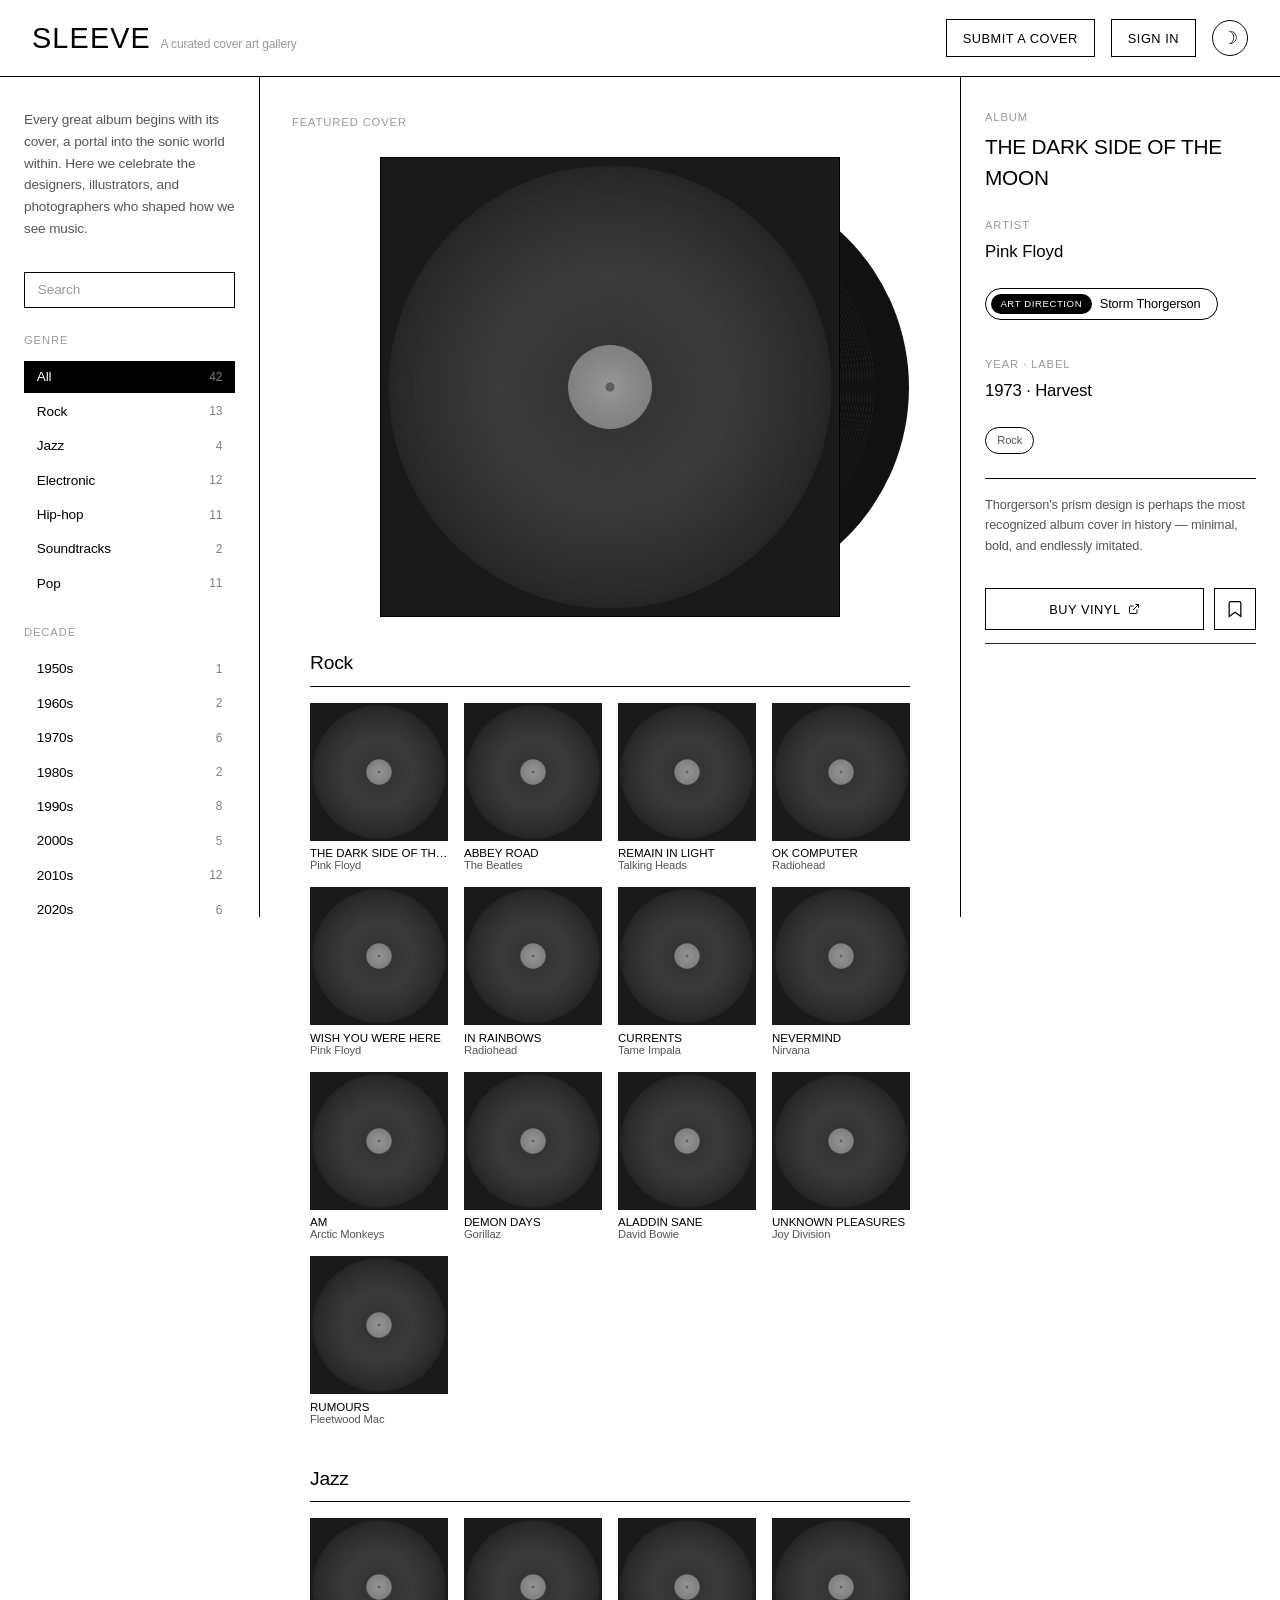
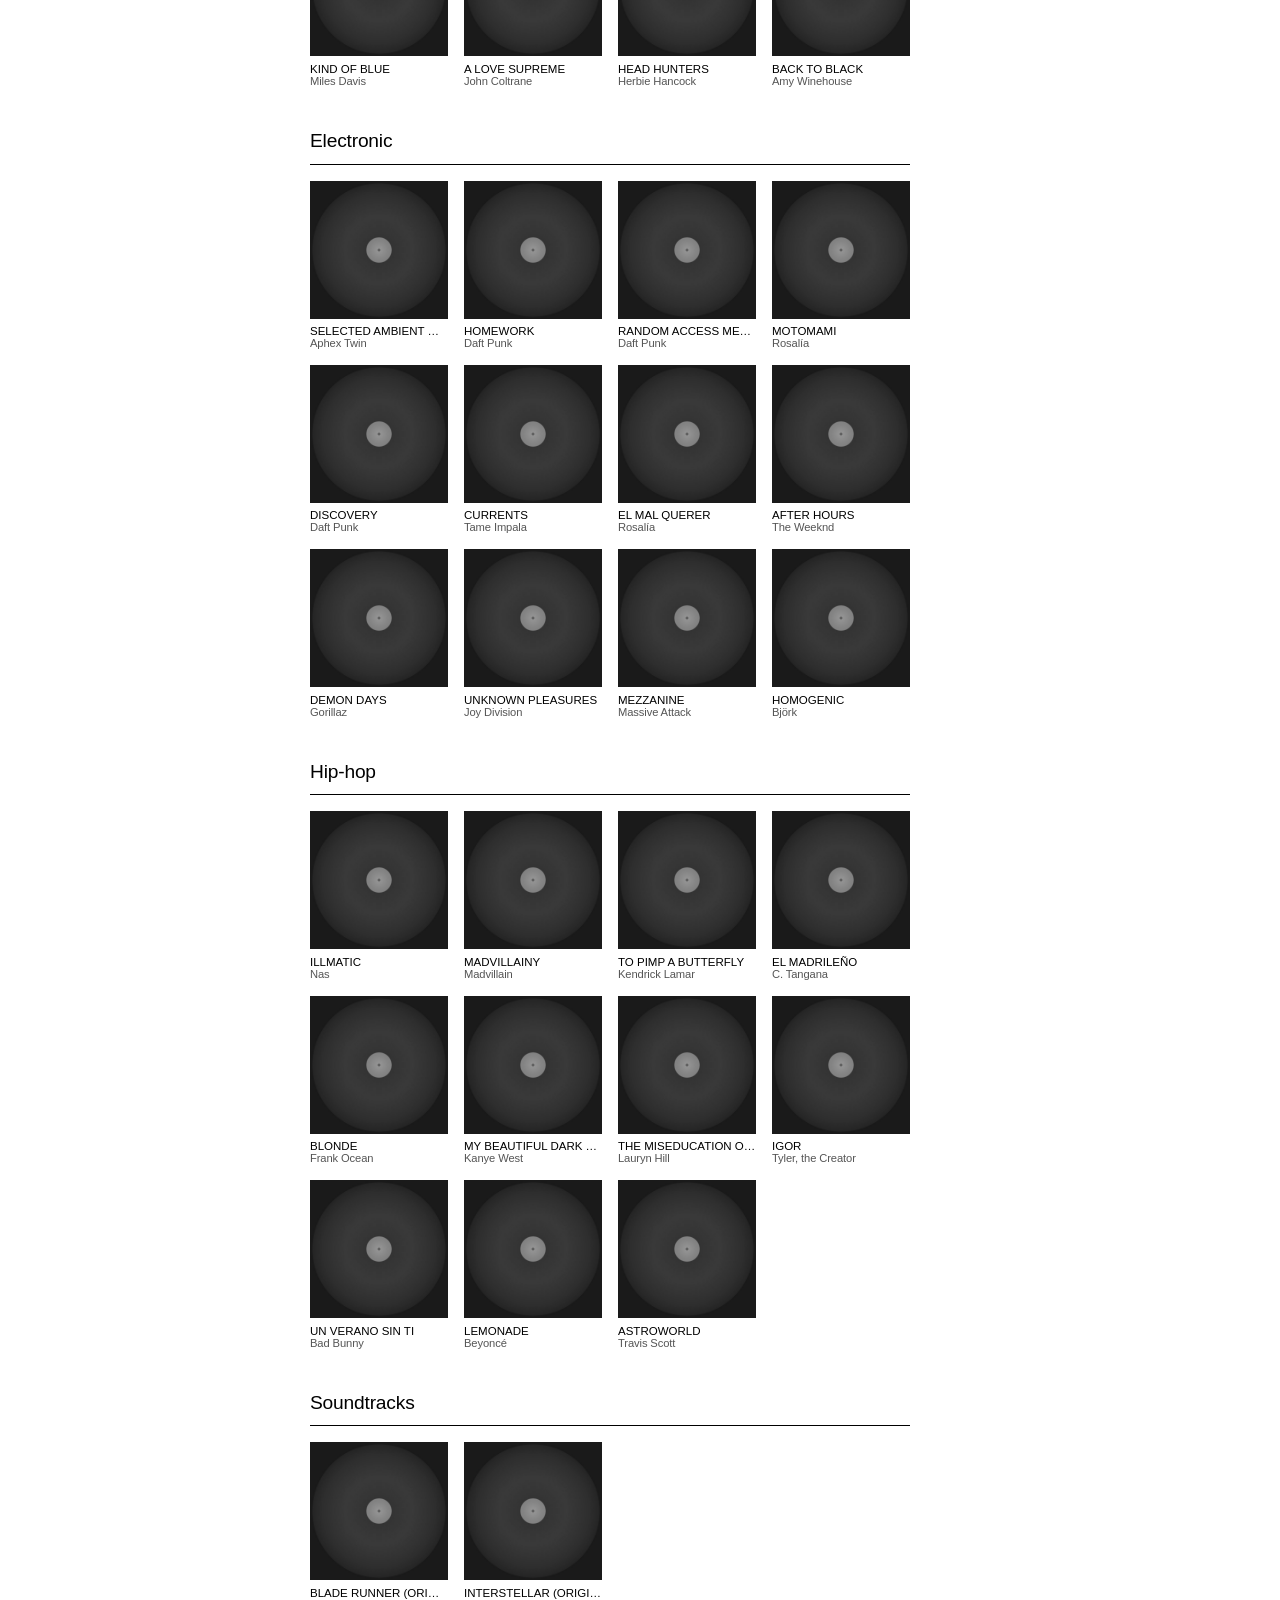
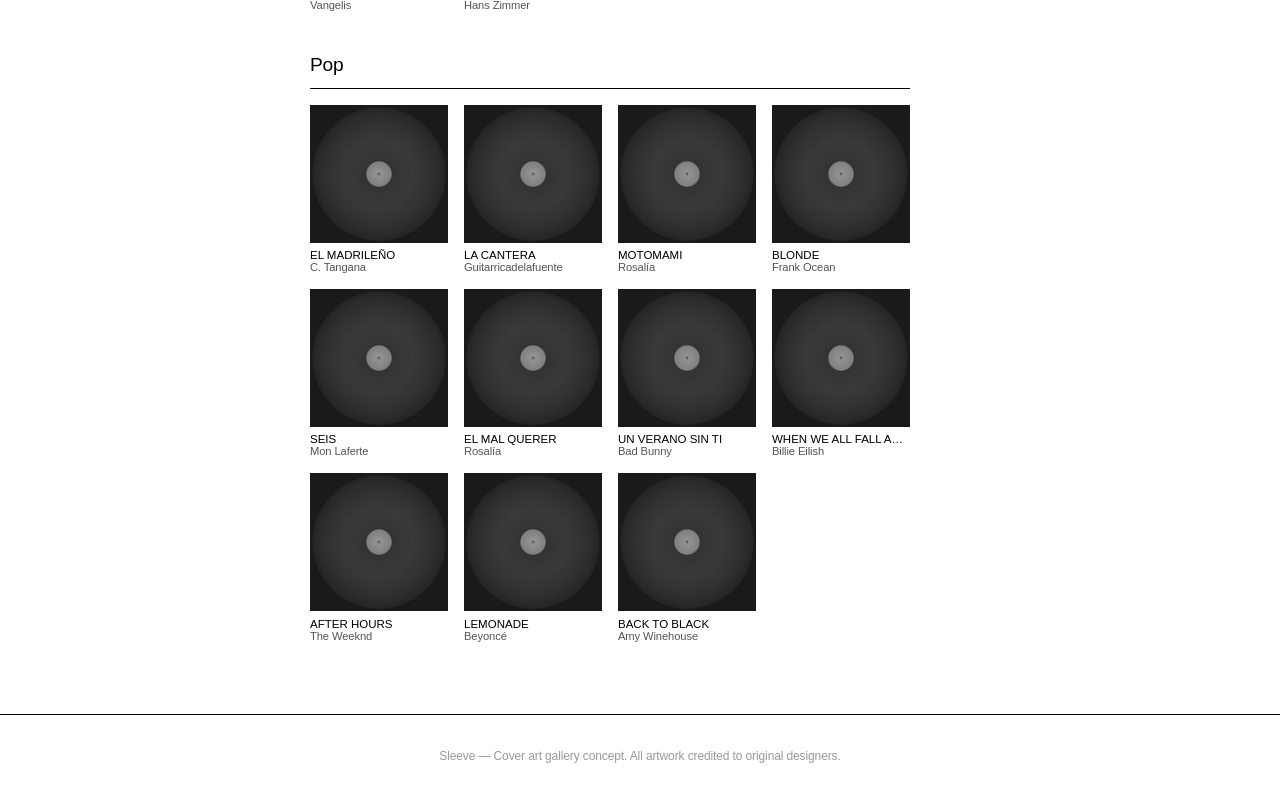
==== commit 88574850: "Add Supabase integration, fix auth session persistence, externalize JS modules - Configure Supabase " ====
--- a/index.html
+++ b/index.html
@@ -4,6 +4,7 @@
 <meta charset="UTF-8">
 <meta name="viewport" content="width=device-width, initial-scale=1.0">
 <title>Sleeve — A Curated Cover Art Gallery</title>
+<script src="js/supabase-lib.js"></script>
 <link rel="stylesheet" href="css/styles.css">
 <link rel="stylesheet" href="css/auth.css">
 </head>
@@ -13,7 +14,7 @@
 
 <!-- HEADER -->
 <header class="site-header">
-  <a href="/" class="logo" style="text-decoration:none; color:inherit;">
+  <a href="index.html" class="logo" style="text-decoration:none; color:inherit;">
     <h1>SLEEVE</h1>
     <span class="tagline" data-i18n="tagline">A curated cover art gallery</span>
   </a>
@@ -67,29 +68,27 @@
 <div class="auth-overlay" id="authModal" role="dialog" aria-modal="true" aria-label="Sign in">
   <div class="auth-modal">
     <div class="auth-modal-header">
-      <h2 data-i18n="signIn">Sign In</h2>
+      <h2 id="authModalTitle">Sign In</h2>
       <button class="close-auth-btn" id="closeAuthModal" aria-label="Close">&times;</button>
     </div>
     <div class="auth-modal-body">
-      <p class="auth-subtitle" data-i18n="authSubtitle">Sign in to submit covers, save favorites, and connect with other collectors.</p>
+      <p class="auth-subtitle" id="authSubtitle">Sign in to submit covers, save favorites, and connect with other collectors.</p>
 
       <div class="auth-email-form" id="emailLoginForm">
+        <div class="auth-signup-fields" id="signupFields" style="display:none;">
+          <input type="text" class="submit-input auth-input" id="authFirstName" placeholder="First name">
+          <input type="text" class="submit-input auth-input" id="authLastName" placeholder="Last name">
+        </div>
         <input type="email" class="submit-input auth-input" id="authEmail" placeholder="Email">
         <input type="password" class="submit-input auth-input" id="authPassword" placeholder="Password">
         <div class="auth-error" id="authError"></div>
         <button class="auth-provider-btn email-btn" id="emailSignIn">Sign In</button>
       </div>
 
-      <div class="auth-divider"><span>or</span></div>
-
-      <button class="auth-provider-btn google-btn" id="googleSignIn">
-        <svg width="18" height="18" viewBox="0 0 18 18"><path d="M17.64 9.2c0-.637-.057-1.251-.164-1.84H9v3.481h4.844a4.14 4.14 0 01-1.796 2.716v2.259h2.908c1.702-1.567 2.684-3.875 2.684-6.615z" fill="#4285F4"/><path d="M9 18c2.43 0 4.467-.806 5.956-2.18l-2.908-2.259c-.806.54-1.837.86-3.048.86-2.344 0-4.328-1.584-5.036-3.711H.957v2.332A8.997 8.997 0 009 18z" fill="#34A853"/><path d="M3.964 10.71A5.41 5.41 0 013.682 9c0-.593.102-1.17.282-1.71V4.958H.957A8.996 8.996 0 000 9c0 1.452.348 2.827.957 4.042l3.007-2.332z" fill="#FBBC05"/><path d="M9 3.58c1.321 0 2.508.454 3.44 1.345l2.582-2.58C13.463.891 11.426 0 9 0A8.997 8.997 0 00.957 4.958L3.964 7.29C4.672 5.163 6.656 3.58 9 3.58z" fill="#EA4335"/></svg>
-        <span data-i18n="continueGoogle">Continue with Google</span>
-      </button>
-      <button class="auth-provider-btn spotify-btn" id="spotifySignIn">
-        <svg width="18" height="18" viewBox="0 0 18 18"><path d="M9 0C4.029 0 0 4.029 0 9s4.029 9 9 9 9-4.029 9-9S13.971 0 9 0zm4.14 12.975a.562.562 0 01-.773.187c-2.118-1.294-4.785-1.587-7.929-.87a.563.563 0 01-.252-1.097c3.441-.785 6.394-.447 8.767.997a.562.562 0 01.187.783zm1.104-2.45a.703.703 0 01-.967.232c-2.424-1.49-6.12-1.922-8.988-1.051a.703.703 0 11-.408-1.346c3.276-.994 7.347-.513 10.13 1.198a.703.703 0 01.233.967zm.095-2.55C11.576 6.365 6.724 6.208 3.918 7.06a.844.844 0 11-.489-1.617c3.22-.975 8.569-.787 11.952 1.338a.844.844 0 01-.842 1.462z" fill="#1DB954"/></svg>
-        <span data-i18n="continueSpotify">Continue with Spotify</span>
-      </button>
+      <p class="auth-toggle-text">
+        <span id="authToggleMsg">Don't have an account?</span>
+        <button class="auth-toggle-btn" id="authToggleBtn">Sign Up</button>
+      </p>
     </div>
   </div>
 </div>
--- a/css/styles.css
+++ b/css/styles.css
@@ -1104,20 +1104,20 @@
     padding: 1rem;
     display: contents; /* Let children participate in parent flex */
   }
-  .center-col .section-label { order: 1; padding: 0 1.5rem; }
-  .center-col .featured-viewer { order: 2; margin: 0; margin-left: 1.5rem; }
-  .center-col .swipe-hint { order: 3; padding: 0 1.5rem; margin-bottom: 1.5rem; }
+  .center-col .section-label { order: 1; padding: 0 1rem; }
+  .center-col .featured-viewer { order: 2; margin: 0; margin-left: 1rem; }
+  .center-col .swipe-hint { order: 3; padding: 0 1rem; margin-bottom: 1.5rem; }
   .right-col {
     order: 4;
     position: static;
     height: auto;
     border-left: none;
     border-top: 1px solid var(--border);
-    padding: 1.2rem 1.5rem;
+    padding: 1.2rem 1rem;
   }
   .meta-block { margin-bottom: 0.8rem; }
   .credit-badges { margin-bottom: 0.5rem; }
-  #coverGrids { order: 5; padding: 0 1.5rem; }
+  #coverGrids { order: 5; padding: 0 1rem; }
   .featured-viewer { max-width: 260px; }
   .site-header { padding: 1rem; }
 
--- a/css/auth.css
+++ b/css/auth.css
@@ -288,8 +288,34 @@
   opacity: 0.3;
 }
 
-.google-btn { }
-.spotify-btn { }
+/* Auth toggle (sign in / sign up) */
+.auth-toggle-text {
+  text-align: center;
+  font-size: 0.8rem;
+  color: var(--text-muted);
+  margin-top: 1rem;
+}
+.auth-toggle-btn {
+  background: none;
+  border: none;
+  color: var(--text);
+  font-family: 'Helvetica Neue', Helvetica, Arial, sans-serif;
+  font-size: 0.8rem;
+  font-weight: 500;
+  cursor: pointer;
+  text-decoration: underline;
+  padding: 0;
+}
+.auth-toggle-btn:hover { opacity: 0.7; }
+
+.auth-signup-fields {
+  display: flex;
+  gap: 0.6rem;
+}
+.auth-signup-fields .auth-input {
+  flex: 1;
+  min-width: 0;
+}
 
 /* Cover actions row — buy vinyl + save icon */
 .cover-actions-row {
